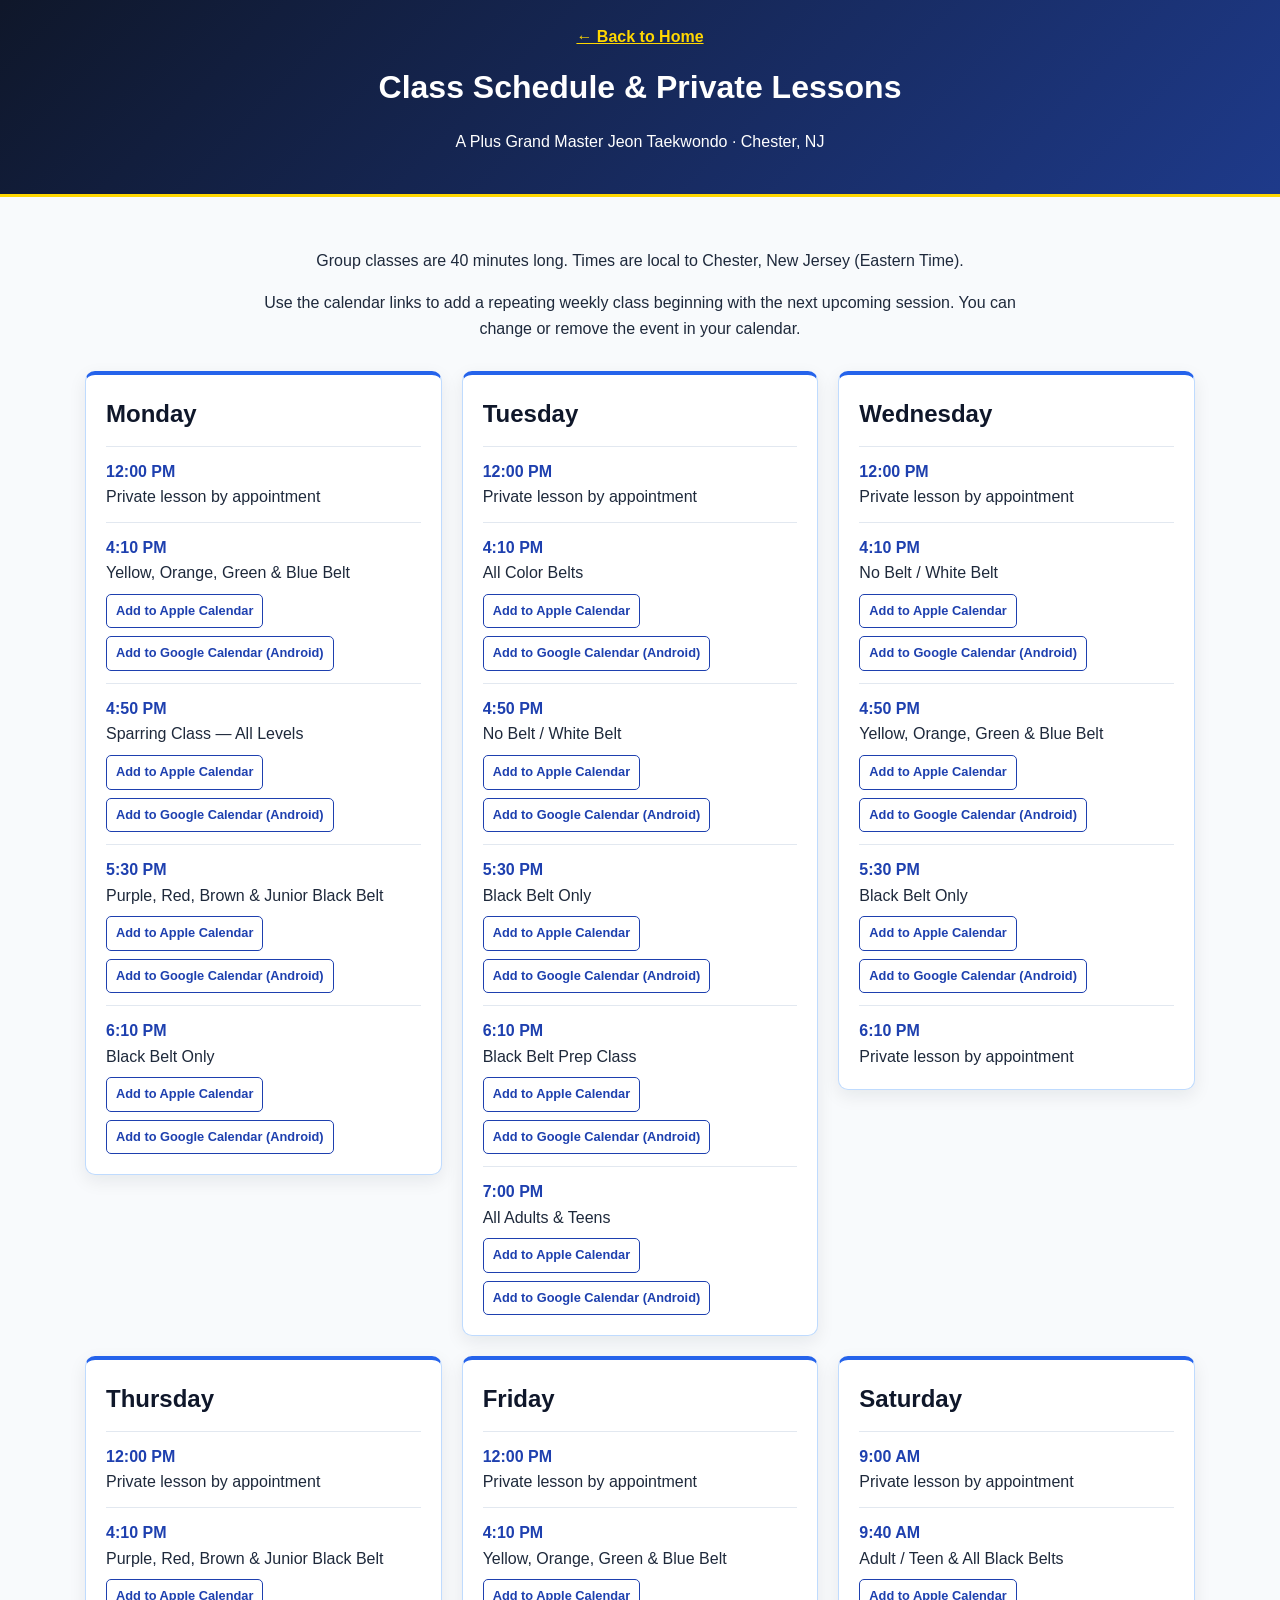
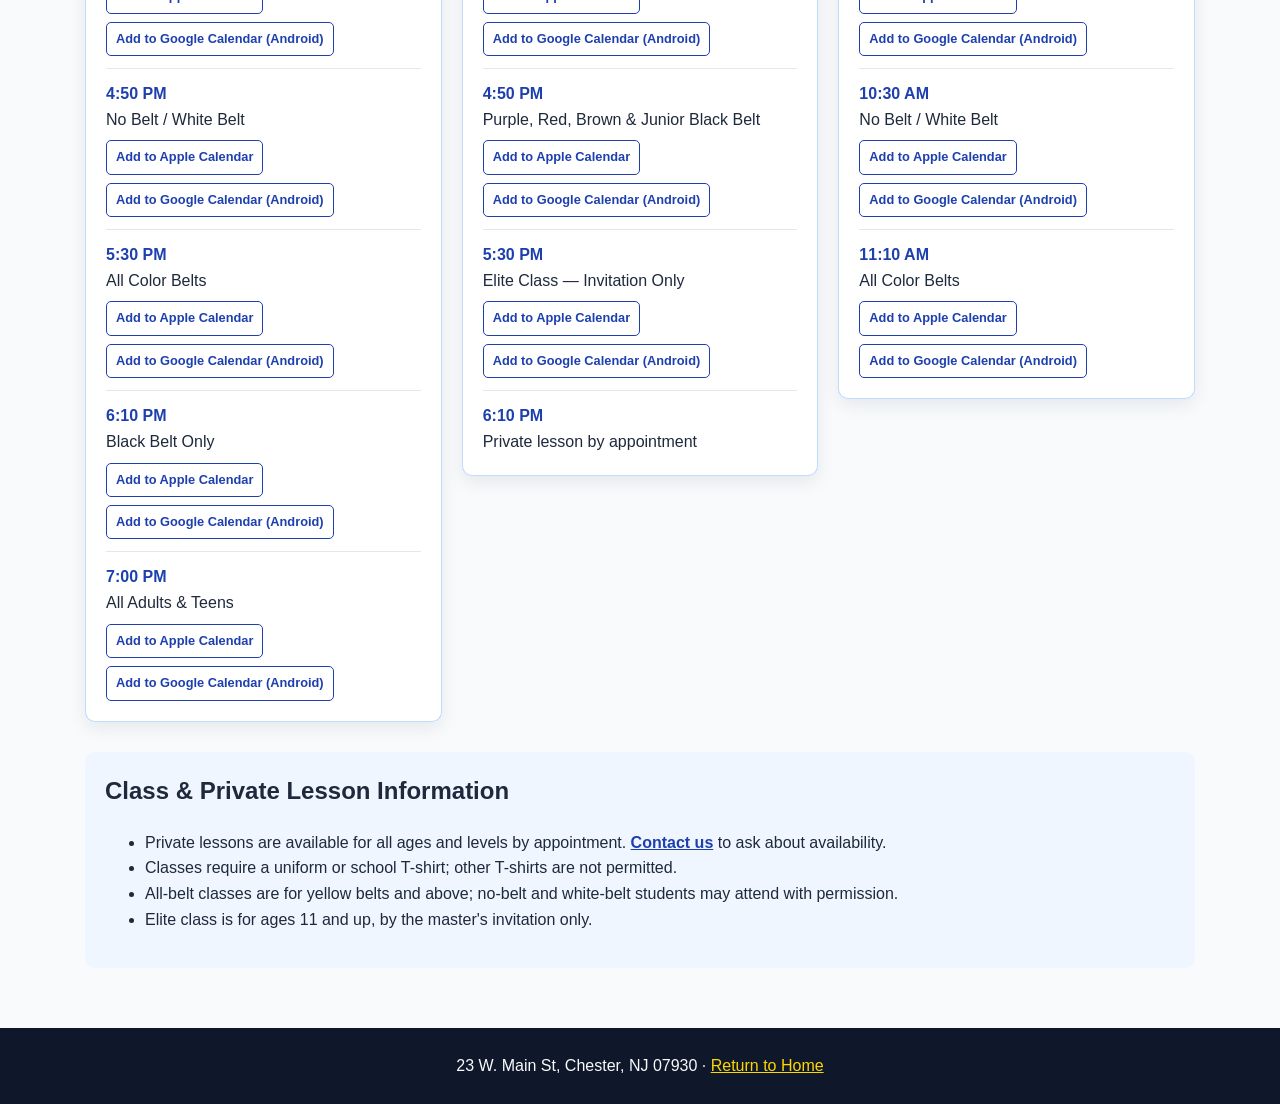
==== schedule.html @ f00ba907 "Add class schedule and calendar options Co-authored-by: Copilot <223556219+Copilot@users.noreply.git" ====
<!DOCTYPE html>
<html lang="en">
<head>
    <meta charset="UTF-8">
    <meta name="viewport" content="width=device-width, initial-scale=1.0">
    <title>Class Schedule | A Plus Grand Master Jeon Taekwondo</title>
    <style>
        * { box-sizing: border-box; }
        body { margin: 0; font-family: 'Segoe UI', Tahoma, Geneva, Verdana, sans-serif; line-height: 1.6; color: #1e293b; background: #f8fafc; }
        header { padding: 24px 20px; color: white; text-align: center; background: linear-gradient(135deg, #0f172a, #1e3a8a); border-bottom: 3px solid #ffd700; }
        header a { color: #ffd700; font-weight: 700; }
        h1 { margin: 12px 0 0; }
        main { max-width: 1150px; padding: 35px 20px 60px; margin: auto; }
        .intro { max-width: 800px; margin: 0 auto 30px; text-align: center; }
        .schedule-grid { display: grid; grid-template-columns: repeat(auto-fit, minmax(min(100%, 300px), 1fr)); gap: 20px; align-items: start; }
        .day { background: white; border: 1px solid #bfdbfe; border-top: 4px solid #2563eb; border-radius: 10px; padding: 20px; box-shadow: 0 6px 18px rgba(15, 23, 42, 0.08); }
        .day h2 { margin: 0 0 12px; color: #0f172a; }
        .day ul { list-style: none; margin: 0; padding: 0; }
        .day li { border-top: 1px solid #e2e8f0; padding: 12px 0; }
        .day li:last-child { padding-bottom: 0; }
        .time { display: block; font-weight: 700; color: #1e40af; }
        .calendar-actions { display: flex; flex-wrap: wrap; gap: 8px; margin-top: 8px; }
        .calendar-actions a { display: inline-block; padding: 6px 9px; border: 1px solid #1e40af; border-radius: 5px; color: #1e40af; background: white; font-size: 0.8rem; font-weight: 700; text-decoration: none; }
        .calendar-actions a:hover, .calendar-actions a:focus-visible { color: white; background: #1e40af; }
        .notes { margin-top: 30px; padding: 20px; background: #eff6ff; border-radius: 10px; }
        .notes h2 { margin-top: 0; }
        .notes a { color: #1e40af; font-weight: 700; }
        footer { padding: 25px 20px; text-align: center; color: #f8fafc; background: #0f172a; }
        footer a { color: #ffd700; }
    </style>
</head>
<body>
    <header>
        <a href="index.html">← Back to Home</a>
        <h1>Class Schedule &amp; Private Lessons</h1>
        <p>A Plus Grand Master Jeon Taekwondo · Chester, NJ</p>
    </header>
    <main>
        <div class="intro">
            <p>Group classes are 40 minutes long. Times are local to Chester, New Jersey (Eastern Time).</p>
            <p>Use the calendar links to add a repeating weekly class beginning with the next upcoming session. You can change or remove the event in your calendar.</p>
            <noscript><p>Enable JavaScript to use the calendar links.</p></noscript>
        </div>
        <div class="schedule-grid">
            <section class="day">
                <h2>Monday</h2>
                <ul>
                    <li><span class="time">12:00 PM</span>Private lesson by appointment</li>
                    <li data-day="1" data-time="16:10"><span class="time">4:10 PM</span><span class="class-name">Yellow, Orange, Green &amp; Blue Belt</span></li>
                    <li data-day="1" data-time="16:50"><span class="time">4:50 PM</span><span class="class-name">Sparring Class — All Levels</span></li>
                    <li data-day="1" data-time="17:30"><span class="time">5:30 PM</span><span class="class-name">Purple, Red, Brown &amp; Junior Black Belt</span></li>
                    <li data-day="1" data-time="18:10"><span class="time">6:10 PM</span><span class="class-name">Black Belt Only</span></li>
                </ul>
            </section>
            <section class="day">
                <h2>Tuesday</h2>
                <ul>
                    <li><span class="time">12:00 PM</span>Private lesson by appointment</li>
                    <li data-day="2" data-time="16:10"><span class="time">4:10 PM</span><span class="class-name">All Color Belts</span></li>
                    <li data-day="2" data-time="16:50"><span class="time">4:50 PM</span><span class="class-name">No Belt / White Belt</span></li>
                    <li data-day="2" data-time="17:30"><span class="time">5:30 PM</span><span class="class-name">Black Belt Only</span></li>
                    <li data-day="2" data-time="18:10"><span class="time">6:10 PM</span><span class="class-name">Black Belt Prep Class</span></li>
                    <li data-day="2" data-time="19:00"><span class="time">7:00 PM</span><span class="class-name">All Adults &amp; Teens</span></li>
                </ul>
            </section>
            <section class="day">
                <h2>Wednesday</h2>
                <ul>
                    <li><span class="time">12:00 PM</span>Private lesson by appointment</li>
                    <li data-day="3" data-time="16:10"><span class="time">4:10 PM</span><span class="class-name">No Belt / White Belt</span></li>
                    <li data-day="3" data-time="16:50"><span class="time">4:50 PM</span><span class="class-name">Yellow, Orange, Green &amp; Blue Belt</span></li>
                    <li data-day="3" data-time="17:30"><span class="time">5:30 PM</span><span class="class-name">Black Belt Only</span></li>
                    <li><span class="time">6:10 PM</span>Private lesson by appointment</li>
                </ul>
            </section>
            <section class="day">
                <h2>Thursday</h2>
                <ul>
                    <li><span class="time">12:00 PM</span>Private lesson by appointment</li>
                    <li data-day="4" data-time="16:10"><span class="time">4:10 PM</span><span class="class-name">Purple, Red, Brown &amp; Junior Black Belt</span></li>
                    <li data-day="4" data-time="16:50"><span class="time">4:50 PM</span><span class="class-name">No Belt / White Belt</span></li>
                    <li data-day="4" data-time="17:30"><span class="time">5:30 PM</span><span class="class-name">All Color Belts</span></li>
                    <li data-day="4" data-time="18:10"><span class="time">6:10 PM</span><span class="class-name">Black Belt Only</span></li>
                    <li data-day="4" data-time="19:00"><span class="time">7:00 PM</span><span class="class-name">All Adults &amp; Teens</span></li>
                </ul>
            </section>
            <section class="day">
                <h2>Friday</h2>
                <ul>
                    <li><span class="time">12:00 PM</span>Private lesson by appointment</li>
                    <li data-day="5" data-time="16:10"><span class="time">4:10 PM</span><span class="class-name">Yellow, Orange, Green &amp; Blue Belt</span></li>
                    <li data-day="5" data-time="16:50"><span class="time">4:50 PM</span><span class="class-name">Purple, Red, Brown &amp; Junior Black Belt</span></li>
                    <li data-day="5" data-time="17:30"><span class="time">5:30 PM</span><span class="class-name">Elite Class — Invitation Only</span></li>
                    <li><span class="time">6:10 PM</span>Private lesson by appointment</li>
                </ul>
            </section>
            <section class="day">
                <h2>Saturday</h2>
                <ul>
                    <li><span class="time">9:00 AM</span>Private lesson by appointment</li>
                    <li data-day="6" data-time="09:40"><span class="time">9:40 AM</span><span class="class-name">Adult / Teen &amp; All Black Belts</span></li>
                    <li data-day="6" data-time="10:30"><span class="time">10:30 AM</span><span class="class-name">No Belt / White Belt</span></li>
                    <li data-day="6" data-time="11:10"><span class="time">11:10 AM</span><span class="class-name">All Color Belts</span></li>
                </ul>
            </section>
        </div>
        <div class="notes">
            <h2>Class &amp; Private Lesson Information</h2>
            <ul>
                <li>Private lessons are available for all ages and levels by appointment. <a href="index.html#signup">Contact us</a> to ask about availability.</li>
                <li>Classes require a uniform or school T-shirt; other T-shirts are not permitted.</li>
                <li>All-belt classes are for yellow belts and above; no-belt and white-belt students may attend with permission.</li>
                <li>Elite class is for ages 11 and up, by the master's invitation only.</li>
            </ul>
        </div>
    </main>
    <footer>23 W. Main St, Chester, NJ 07930 · <a href="index.html">Return to Home</a></footer>
    <script>
        const timeZone = 'America/New_York';
        const localParts = new Intl.DateTimeFormat('en-US', {
            timeZone, year: 'numeric', month: '2-digit', day: '2-digit',
            hour: '2-digit', minute: '2-digit', hourCycle: 'h23'
        });

        function nextClass(day, time) {
            const parts = Object.fromEntries(localParts.formatToParts(new Date()).map(part => [part.type, part.value]));
            const date = new Date(Date.UTC(Number(parts.year), Number(parts.month) - 1, Number(parts.day)));
            let daysAway = (day - date.getUTCDay() + 7) % 7;
            if (daysAway === 0 && `${parts.hour}:${parts.minute}` >= time) daysAway = 7;
            date.setUTCDate(date.getUTCDate() + daysAway);
            const dateText = date.toISOString().slice(0, 10).replaceAll('-', '');
            const [hour, minute] = time.split(':').map(Number);
            const start = `${dateText}T${String(hour).padStart(2, '0')}${String(minute).padStart(2, '0')}00`;
            const endDate = new Date(Date.UTC(date.getUTCFullYear(), date.getUTCMonth(), date.getUTCDate(), hour, minute + 40));
            const end = endDate.toISOString().replaceAll('-', '').replaceAll(':', '').slice(0, 15);
            return { start, end };
        }

        function escapeCalendarText(value) {
            return value.replaceAll('\\', '\\\\').replaceAll('\n', '\\n').replaceAll(';', '\\;').replaceAll(',', '\\,');
        }

        document.querySelectorAll('.day li[data-day][data-time]').forEach(item => {
            const title = `Taekwondo: ${item.querySelector('.class-name').textContent}`;
            const day = Number(item.dataset.day);
            const time = item.dataset.time;
            const actions = document.createElement('div');
            actions.className = 'calendar-actions';

            const apple = document.createElement('a');
            apple.href = '#';
            apple.textContent = 'Add to Apple Calendar';
            apple.setAttribute('aria-label', `Add ${title} to Apple Calendar`);
            apple.addEventListener('click', event => {
                event.preventDefault();
                const { start, end } = nextClass(day, time);
                const stamp = new Date().toISOString().replaceAll('-', '').replaceAll(':', '').replace(/\.\d{3}Z$/, 'Z');
                const ics = [
                    'BEGIN:VCALENDAR', 'VERSION:2.0', 'PRODID:-//A Plus Grand Master Jeon Taekwondo//Class Schedule//EN',
                    'CALSCALE:GREGORIAN', 'BEGIN:VTIMEZONE', `TZID:${timeZone}`,
                    'BEGIN:DAYLIGHT', 'DTSTART:20070311T020000', 'RRULE:FREQ=YEARLY;BYMONTH=3;BYDAY=2SU',
                    'TZOFFSETFROM:-0500', 'TZOFFSETTO:-0400', 'TZNAME:EDT', 'END:DAYLIGHT',
                    'BEGIN:STANDARD', 'DTSTART:20071104T020000', 'RRULE:FREQ=YEARLY;BYMONTH=11;BYDAY=1SU',
                    'TZOFFSETFROM:-0400', 'TZOFFSETTO:-0500', 'TZNAME:EST', 'END:STANDARD', 'END:VTIMEZONE',
                    'BEGIN:VEVENT', `UID:${Date.now()}-${day}-${time.replace(':', '')}@masterjeontkd`,
                    `DTSTAMP:${stamp}`, `DTSTART;TZID=${timeZone}:${start}`, `DTEND;TZID=${timeZone}:${end}`,
                    'RRULE:FREQ=WEEKLY', `SUMMARY:${escapeCalendarText(title)}`,
                    'LOCATION:23 W. Main St\\, Chester\\, NJ 07930', 'END:VEVENT', 'END:VCALENDAR', ''
                ].join('\r\n');
                const url = URL.createObjectURL(new Blob([ics], { type: 'text/calendar;charset=utf-8' }));
                const download = document.createElement('a');
                download.href = url;
                download.download = 'taekwondo-class.ics';
                document.body.append(download);
                download.click();
                download.remove();
                setTimeout(() => URL.revokeObjectURL(url), 1000);
            });

            const google = document.createElement('a');
            google.href = 'https://calendar.google.com/calendar/render';
            google.target = '_blank';
            google.rel = 'noopener noreferrer';
            google.textContent = 'Add to Google Calendar (Android)';
            google.setAttribute('aria-label', `Add ${title} to Google Calendar`);
            google.addEventListener('click', () => {
                const { start, end } = nextClass(day, time);
                const params = new URLSearchParams({
                    action: 'TEMPLATE', text: title, dates: `${start}/${end}`,
                    ctz: timeZone, recur: 'RRULE:FREQ=WEEKLY',
                    location: '23 W. Main St, Chester, NJ 07930'
                });
                google.href = `https://calendar.google.com/calendar/render?${params}`;
            });
            actions.append(apple, google);
            item.append(actions);
        });
    </script>
</body>
</html>
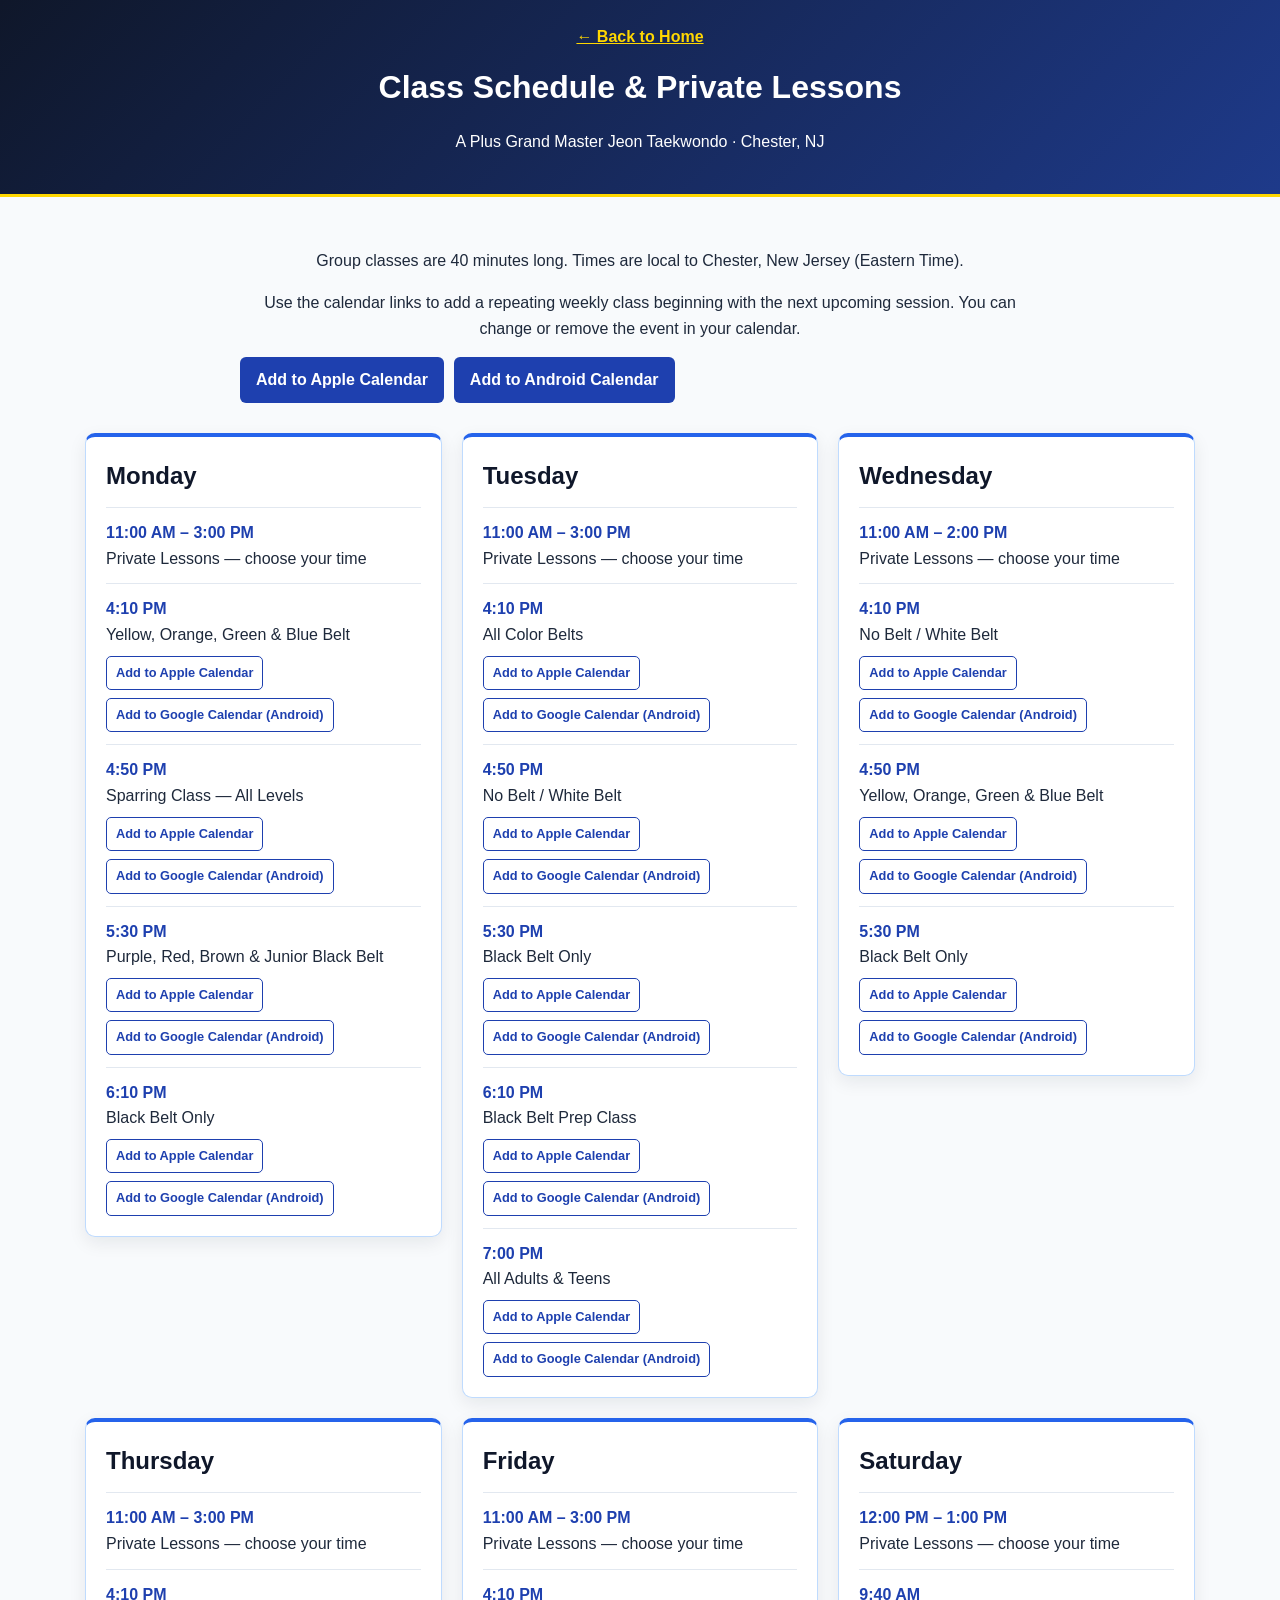
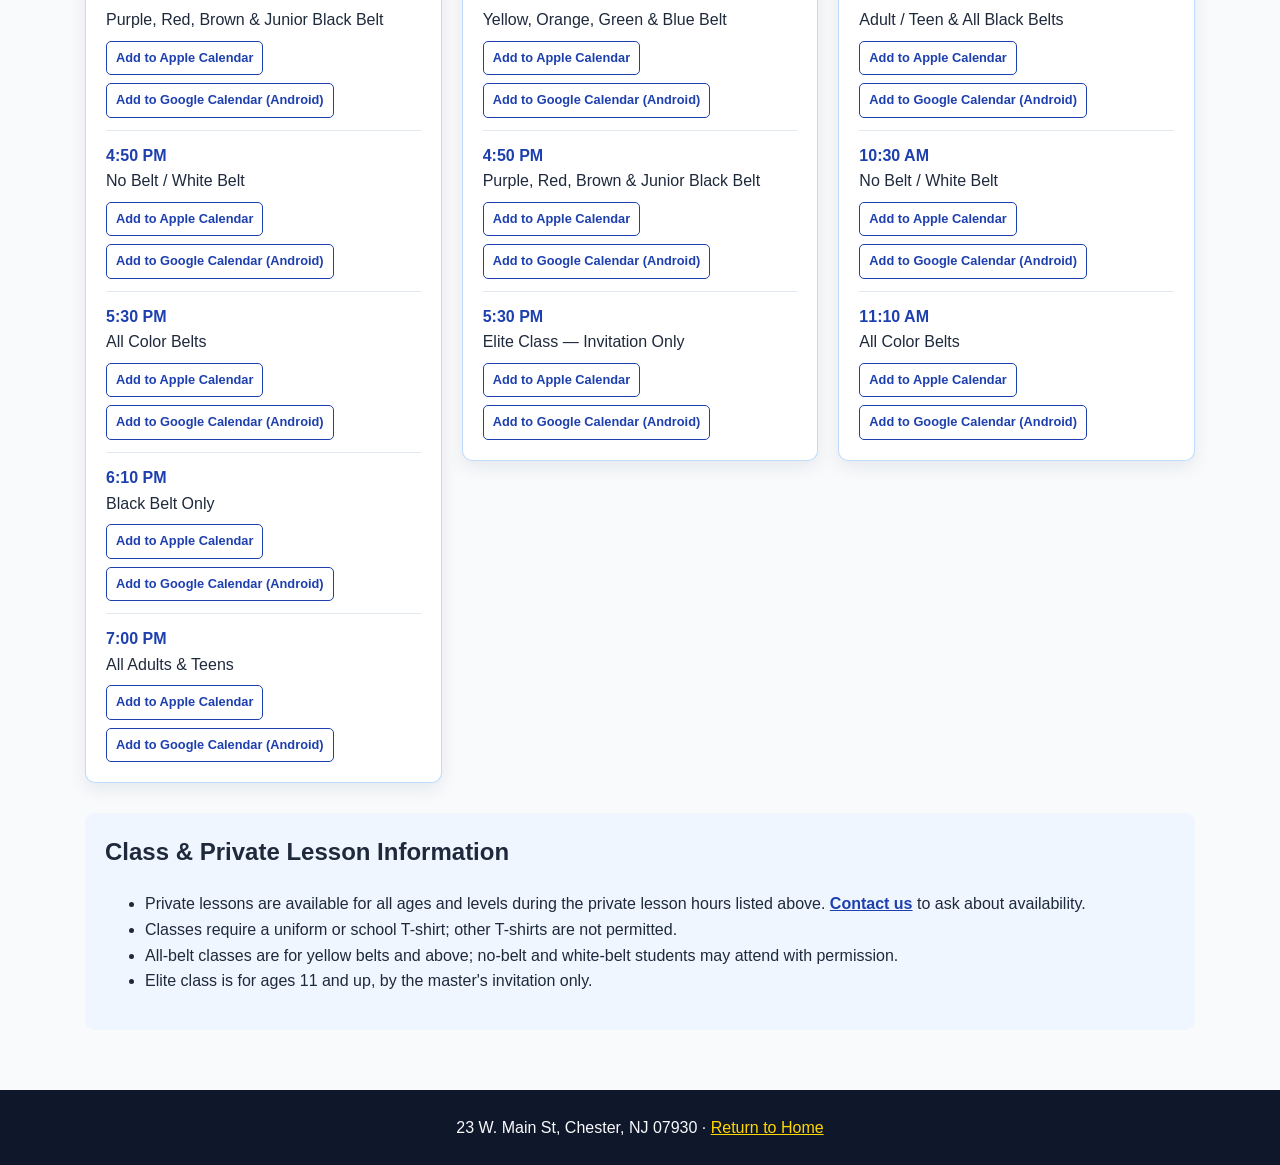
==== commit 6538632c: "Update private lesson hours and add full-schedule calendar buttons Co-authored-by: Copilot <22355621" ====
--- a/schedule.html
+++ b/schedule.html
@@ -19,6 +19,9 @@
         .day li { border-top: 1px solid #e2e8f0; padding: 12px 0; }
         .day li:last-child { padding-bottom: 0; }
         .time { display: block; font-weight: 700; color: #1e40af; }
+        .calendar-all { display: flex; flex-wrap: wrap; gap: 10px; margin-top: 12px; }
+        .calendar-all a { display: inline-block; padding: 10px 16px; border-radius: 6px; color: white; background: #1e40af; font-weight: 700; text-decoration: none; }
+        .calendar-all a:hover, .calendar-all a:focus-visible { background: #d50000; }
         .calendar-actions { display: flex; flex-wrap: wrap; gap: 8px; margin-top: 8px; }
         .calendar-actions a { display: inline-block; padding: 6px 9px; border: 1px solid #1e40af; border-radius: 5px; color: #1e40af; background: white; font-size: 0.8rem; font-weight: 700; text-decoration: none; }
         .calendar-actions a:hover, .calendar-actions a:focus-visible { color: white; background: #1e40af; }
@@ -39,13 +42,14 @@
         <div class="intro">
             <p>Group classes are 40 minutes long. Times are local to Chester, New Jersey (Eastern Time).</p>
             <p>Use the calendar links to add a repeating weekly class beginning with the next upcoming session. You can change or remove the event in your calendar.</p>
+            <div class="calendar-all"><a href="#" id="all-apple">Add to Apple Calendar</a><a href="#" id="all-android">Add to Android Calendar</a></div>
             <noscript><p>Enable JavaScript to use the calendar links.</p></noscript>
         </div>
         <div class="schedule-grid">
             <section class="day">
                 <h2>Monday</h2>
                 <ul>
-                    <li><span class="time">12:00 PM</span>Private lesson by appointment</li>
+                    <li class="private" data-private="1|11:00|15:00"><span class="time">11:00 AM – 3:00 PM</span><span class="class-name">Private Lessons — choose your time</span></li>
                     <li data-day="1" data-time="16:10"><span class="time">4:10 PM</span><span class="class-name">Yellow, Orange, Green &amp; Blue Belt</span></li>
                     <li data-day="1" data-time="16:50"><span class="time">4:50 PM</span><span class="class-name">Sparring Class — All Levels</span></li>
                     <li data-day="1" data-time="17:30"><span class="time">5:30 PM</span><span class="class-name">Purple, Red, Brown &amp; Junior Black Belt</span></li>
@@ -55,7 +59,7 @@
             <section class="day">
                 <h2>Tuesday</h2>
                 <ul>
-                    <li><span class="time">12:00 PM</span>Private lesson by appointment</li>
+                    <li class="private" data-private="2|11:00|15:00"><span class="time">11:00 AM – 3:00 PM</span><span class="class-name">Private Lessons — choose your time</span></li>
                     <li data-day="2" data-time="16:10"><span class="time">4:10 PM</span><span class="class-name">All Color Belts</span></li>
                     <li data-day="2" data-time="16:50"><span class="time">4:50 PM</span><span class="class-name">No Belt / White Belt</span></li>
                     <li data-day="2" data-time="17:30"><span class="time">5:30 PM</span><span class="class-name">Black Belt Only</span></li>
@@ -66,17 +70,16 @@
             <section class="day">
                 <h2>Wednesday</h2>
                 <ul>
-                    <li><span class="time">12:00 PM</span>Private lesson by appointment</li>
+                    <li class="private" data-private="3|11:00|14:00"><span class="time">11:00 AM – 2:00 PM</span><span class="class-name">Private Lessons — choose your time</span></li>
                     <li data-day="3" data-time="16:10"><span class="time">4:10 PM</span><span class="class-name">No Belt / White Belt</span></li>
                     <li data-day="3" data-time="16:50"><span class="time">4:50 PM</span><span class="class-name">Yellow, Orange, Green &amp; Blue Belt</span></li>
                     <li data-day="3" data-time="17:30"><span class="time">5:30 PM</span><span class="class-name">Black Belt Only</span></li>
-                    <li><span class="time">6:10 PM</span>Private lesson by appointment</li>
                 </ul>
             </section>
             <section class="day">
                 <h2>Thursday</h2>
                 <ul>
-                    <li><span class="time">12:00 PM</span>Private lesson by appointment</li>
+                    <li class="private" data-private="4|11:00|15:00"><span class="time">11:00 AM – 3:00 PM</span><span class="class-name">Private Lessons — choose your time</span></li>
                     <li data-day="4" data-time="16:10"><span class="time">4:10 PM</span><span class="class-name">Purple, Red, Brown &amp; Junior Black Belt</span></li>
                     <li data-day="4" data-time="16:50"><span class="time">4:50 PM</span><span class="class-name">No Belt / White Belt</span></li>
                     <li data-day="4" data-time="17:30"><span class="time">5:30 PM</span><span class="class-name">All Color Belts</span></li>
@@ -87,17 +90,16 @@
             <section class="day">
                 <h2>Friday</h2>
                 <ul>
-                    <li><span class="time">12:00 PM</span>Private lesson by appointment</li>
+                    <li class="private" data-private="5|11:00|15:00"><span class="time">11:00 AM – 3:00 PM</span><span class="class-name">Private Lessons — choose your time</span></li>
                     <li data-day="5" data-time="16:10"><span class="time">4:10 PM</span><span class="class-name">Yellow, Orange, Green &amp; Blue Belt</span></li>
                     <li data-day="5" data-time="16:50"><span class="time">4:50 PM</span><span class="class-name">Purple, Red, Brown &amp; Junior Black Belt</span></li>
                     <li data-day="5" data-time="17:30"><span class="time">5:30 PM</span><span class="class-name">Elite Class — Invitation Only</span></li>
-                    <li><span class="time">6:10 PM</span>Private lesson by appointment</li>
                 </ul>
             </section>
             <section class="day">
                 <h2>Saturday</h2>
                 <ul>
-                    <li><span class="time">9:00 AM</span>Private lesson by appointment</li>
+                    <li class="private" data-private="6|12:00|13:00"><span class="time">12:00 PM – 1:00 PM</span><span class="class-name">Private Lessons — choose your time</span></li>
                     <li data-day="6" data-time="09:40"><span class="time">9:40 AM</span><span class="class-name">Adult / Teen &amp; All Black Belts</span></li>
                     <li data-day="6" data-time="10:30"><span class="time">10:30 AM</span><span class="class-name">No Belt / White Belt</span></li>
                     <li data-day="6" data-time="11:10"><span class="time">11:10 AM</span><span class="class-name">All Color Belts</span></li>
@@ -107,7 +109,7 @@
         <div class="notes">
             <h2>Class &amp; Private Lesson Information</h2>
             <ul>
-                <li>Private lessons are available for all ages and levels by appointment. <a href="index.html#signup">Contact us</a> to ask about availability.</li>
+                <li>Private lessons are available for all ages and levels during the private lesson hours listed above. <a href="index.html#signup">Contact us</a> to ask about availability.</li>
                 <li>Classes require a uniform or school T-shirt; other T-shirts are not permitted.</li>
                 <li>All-belt classes are for yellow belts and above; no-belt and white-belt students may attend with permission.</li>
                 <li>Elite class is for ages 11 and up, by the master's invitation only.</li>
@@ -195,6 +197,49 @@
             actions.append(apple, google);
             item.append(actions);
         });
+
+        function addMinutes(time, mins) {
+            const [h, m] = time.split(':').map(Number);
+            const total = h * 60 + m + mins;
+            return `${String(Math.floor(total / 60)).padStart(2, '0')}:${String(total % 60).padStart(2, '0')}`;
+        }
+
+        function downloadFullSchedule(event) {
+            event.preventDefault();
+            const events = [];
+            document.querySelectorAll('.day li[data-day][data-time]').forEach(item => {
+                events.push({ title: `Taekwondo: ${item.querySelector('.class-name').textContent}`, day: Number(item.dataset.day), from: item.dataset.time, to: addMinutes(item.dataset.time, 40) });
+            });
+            document.querySelectorAll('.day li[data-private]').forEach(item => {
+                const [day, from, to] = item.dataset.private.split('|');
+                events.push({ title: 'Taekwondo: Private Lessons (choose your time)', day: Number(day), from, to });
+            });
+            const stamp = new Date().toISOString().replaceAll('-', '').replaceAll(':', '').replace(/\.\d{3}Z$/, 'Z');
+            const lines = ['BEGIN:VCALENDAR', 'VERSION:2.0', 'PRODID:-//A Plus Grand Master Jeon Taekwondo//Class Schedule//EN',
+                'CALSCALE:GREGORIAN', 'BEGIN:VTIMEZONE', `TZID:${timeZone}`,
+                'BEGIN:DAYLIGHT', 'DTSTART:20070311T020000', 'RRULE:FREQ=YEARLY;BYMONTH=3;BYDAY=2SU',
+                'TZOFFSETFROM:-0500', 'TZOFFSETTO:-0400', 'TZNAME:EDT', 'END:DAYLIGHT',
+                'BEGIN:STANDARD', 'DTSTART:20071104T020000', 'RRULE:FREQ=YEARLY;BYMONTH=11;BYDAY=1SU',
+                'TZOFFSETFROM:-0400', 'TZOFFSETTO:-0500', 'TZNAME:EST', 'END:STANDARD', 'END:VTIMEZONE'];
+            events.forEach((ev, i) => {
+                const { start } = nextClass(ev.day, ev.from);
+                const end = `${start.slice(0, 9)}${ev.to.replace(':', '')}00`;
+                lines.push('BEGIN:VEVENT', `UID:${Date.now()}-${i}@masterjeontkd`, `DTSTAMP:${stamp}`,
+                    `DTSTART;TZID=${timeZone}:${start}`, `DTEND;TZID=${timeZone}:${end}`, 'RRULE:FREQ=WEEKLY',
+                    `SUMMARY:${escapeCalendarText(ev.title)}`, 'LOCATION:23 W. Main St\\, Chester\\, NJ 07930', 'END:VEVENT');
+            });
+            lines.push('END:VCALENDAR', '');
+            const url = URL.createObjectURL(new Blob([lines.join('\r\n')], { type: 'text/calendar;charset=utf-8' }));
+            const download = document.createElement('a');
+            download.href = url;
+            download.download = 'taekwondo-schedule.ics';
+            document.body.append(download);
+            download.click();
+            download.remove();
+            setTimeout(() => URL.revokeObjectURL(url), 1000);
+        }
+        document.getElementById('all-apple').addEventListener('click', downloadFullSchedule);
+        document.getElementById('all-android').addEventListener('click', downloadFullSchedule);
     </script>
 </body>
 </html>
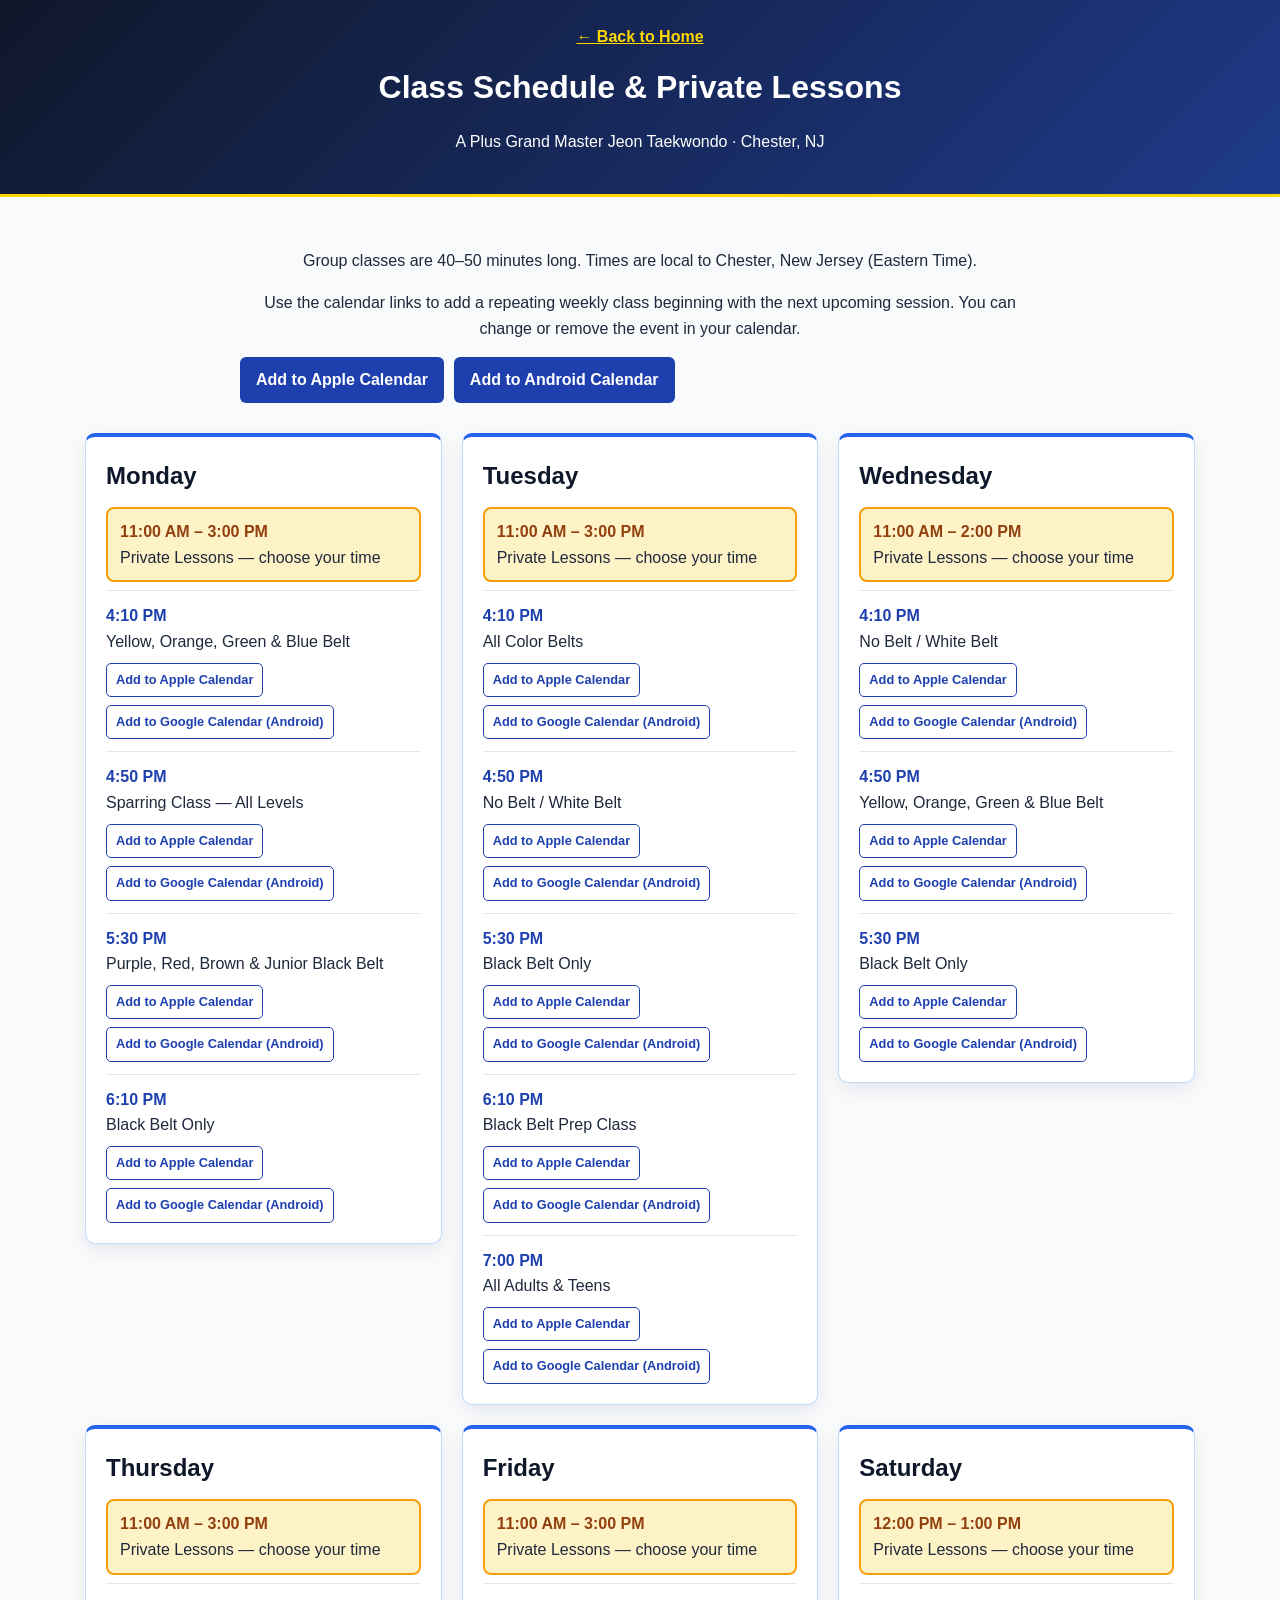
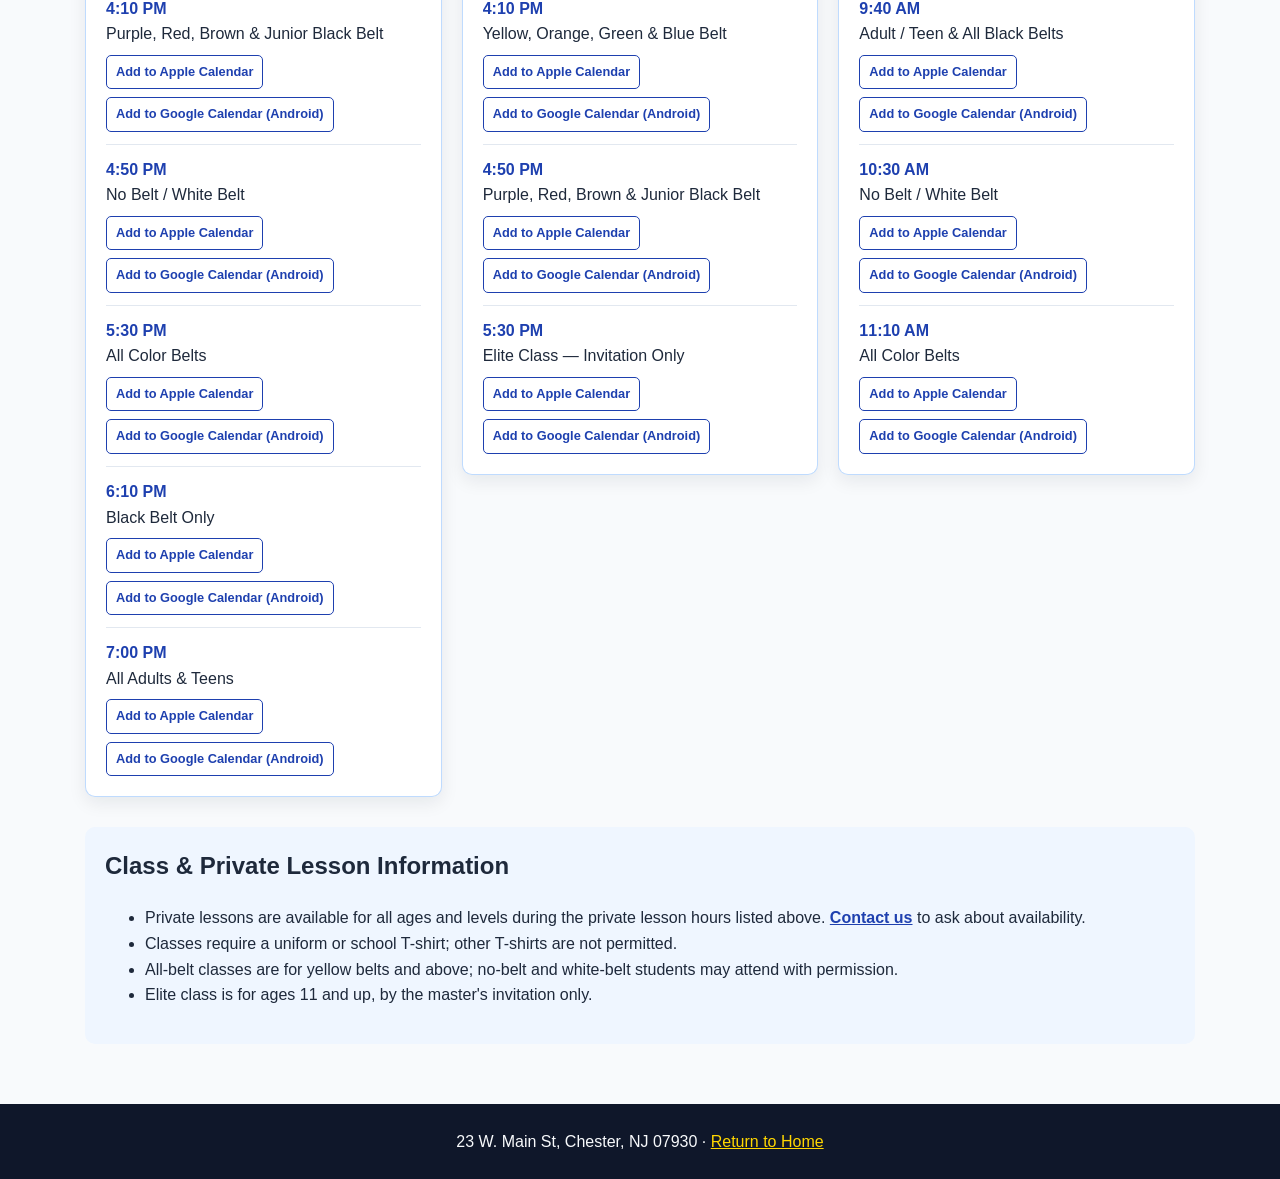
==== commit 981563e2: "Update class length text and highlight private lesson hours Co-authored-by: Copilot <223556219+Copil" ====
--- a/schedule.html
+++ b/schedule.html
@@ -18,6 +18,8 @@
         .day ul { list-style: none; margin: 0; padding: 0; }
         .day li { border-top: 1px solid #e2e8f0; padding: 12px 0; }
         .day li:last-child { padding-bottom: 0; }
+        .day li.private { background: #fef3c7; border: 2px solid #f59e0b; border-radius: 8px; padding: 10px 12px; margin: 8px 0; }
+        .day li.private .time { color: #92400e; }
         .time { display: block; font-weight: 700; color: #1e40af; }
         .calendar-all { display: flex; flex-wrap: wrap; gap: 10px; margin-top: 12px; }
         .calendar-all a { display: inline-block; padding: 10px 16px; border-radius: 6px; color: white; background: #1e40af; font-weight: 700; text-decoration: none; }
@@ -40,7 +42,7 @@
     </header>
     <main>
         <div class="intro">
-            <p>Group classes are 40 minutes long. Times are local to Chester, New Jersey (Eastern Time).</p>
+            <p>Group classes are 40–50 minutes long. Times are local to Chester, New Jersey (Eastern Time).</p>
             <p>Use the calendar links to add a repeating weekly class beginning with the next upcoming session. You can change or remove the event in your calendar.</p>
             <div class="calendar-all"><a href="#" id="all-apple">Add to Apple Calendar</a><a href="#" id="all-android">Add to Android Calendar</a></div>
             <noscript><p>Enable JavaScript to use the calendar links.</p></noscript>
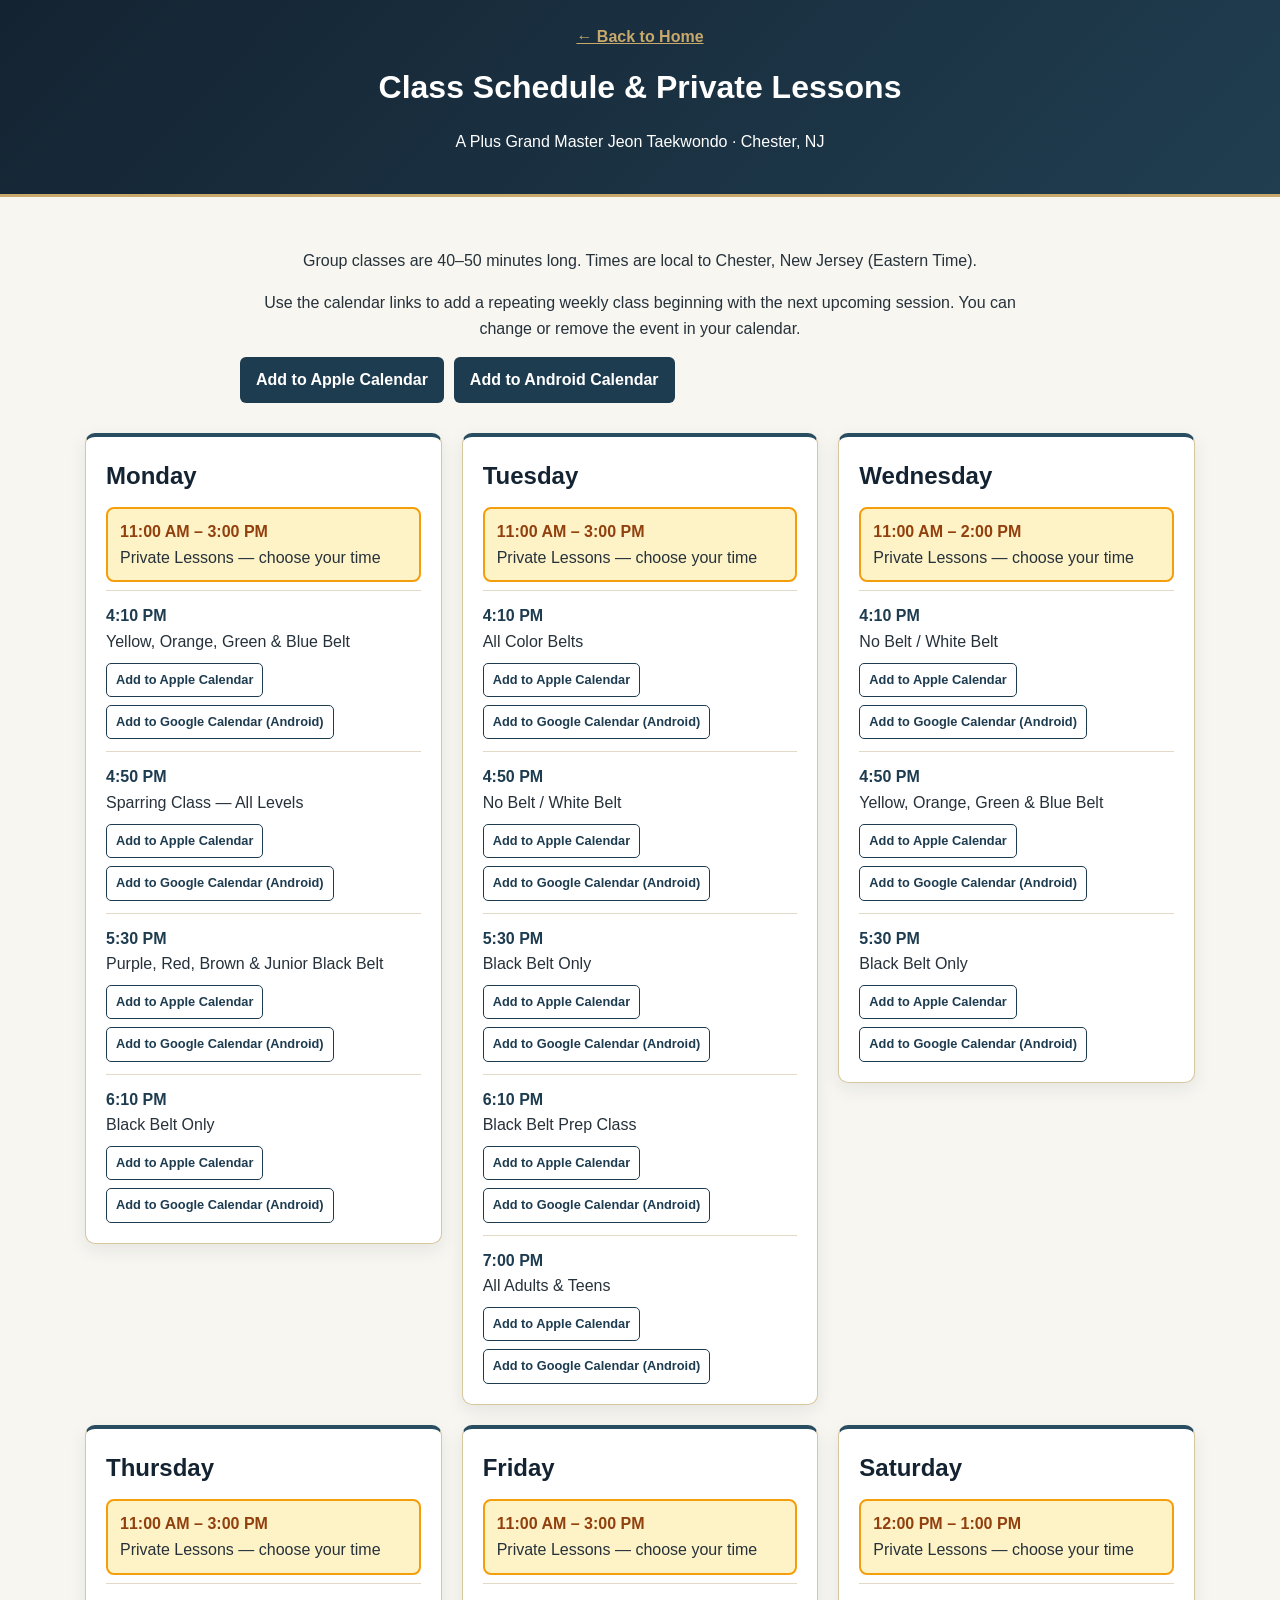
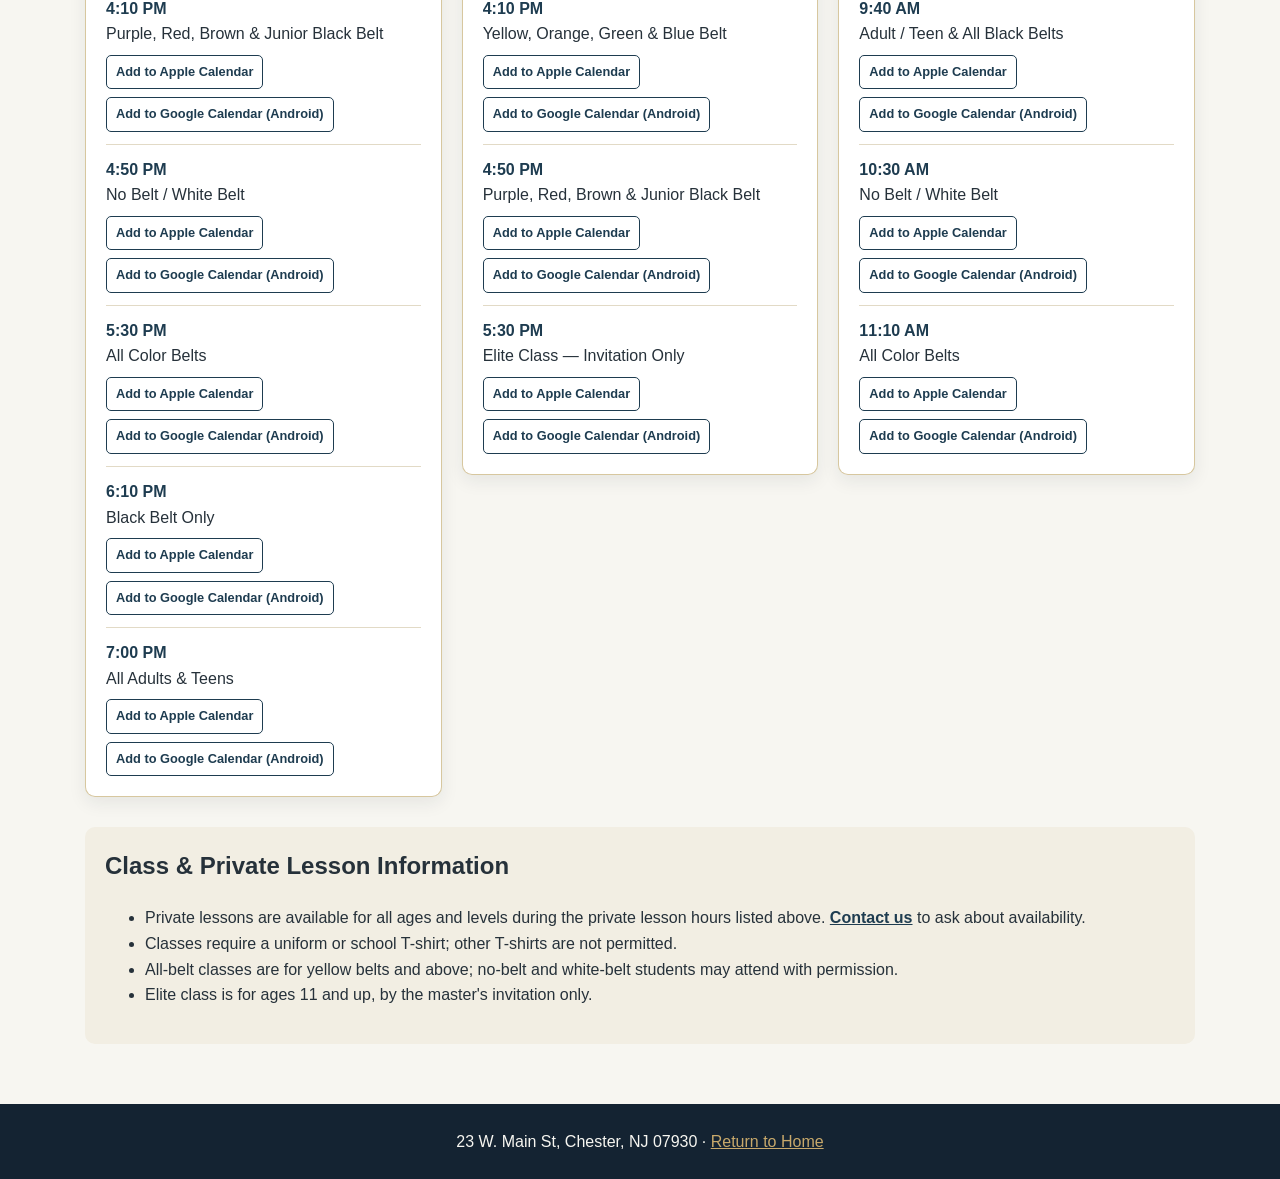
==== commit 6f8f2039: "Centralize the site color palette Co-authored-by: Copilot <223556219+Copilot@users.noreply.github.co" ====
--- a/schedule.html
+++ b/schedule.html
@@ -6,33 +6,34 @@
     <title>Class Schedule | A Plus Grand Master Jeon Taekwondo</title>
     <style>
         * { box-sizing: border-box; }
-        body { margin: 0; font-family: 'Segoe UI', Tahoma, Geneva, Verdana, sans-serif; line-height: 1.6; color: #1e293b; background: #f8fafc; }
-        header { padding: 24px 20px; color: white; text-align: center; background: linear-gradient(135deg, #0f172a, #1e3a8a); border-bottom: 3px solid #ffd700; }
-        header a { color: #ffd700; font-weight: 700; }
+        body { margin: 0; font-family: 'Segoe UI', Tahoma, Geneva, Verdana, sans-serif; line-height: 1.6; color: var(--text); background: var(--page-bg); }
+        header { padding: 24px 20px; color: white; text-align: center; background: linear-gradient(135deg, var(--navy), var(--navy-mid)); border-bottom: 3px solid var(--gold); }
+        header a { color: var(--gold); font-weight: 700; }
         h1 { margin: 12px 0 0; }
         main { max-width: 1150px; padding: 35px 20px 60px; margin: auto; }
         .intro { max-width: 800px; margin: 0 auto 30px; text-align: center; }
         .schedule-grid { display: grid; grid-template-columns: repeat(auto-fit, minmax(min(100%, 300px), 1fr)); gap: 20px; align-items: start; }
-        .day { background: white; border: 1px solid #bfdbfe; border-top: 4px solid #2563eb; border-radius: 10px; padding: 20px; box-shadow: 0 6px 18px rgba(15, 23, 42, 0.08); }
-        .day h2 { margin: 0 0 12px; color: #0f172a; }
+        .day { background: white; border: 1px solid var(--border-accent); border-top: 4px solid var(--secondary); border-radius: 10px; padding: 20px; box-shadow: 0 6px 18px rgba(var(--navy-rgb), 0.08); }
+        .day h2 { margin: 0 0 12px; color: var(--navy); }
         .day ul { list-style: none; margin: 0; padding: 0; }
-        .day li { border-top: 1px solid #e2e8f0; padding: 12px 0; }
+        .day li { border-top: 1px solid var(--border); padding: 12px 0; }
         .day li:last-child { padding-bottom: 0; }
         .day li.private { background: #fef3c7; border: 2px solid #f59e0b; border-radius: 8px; padding: 10px 12px; margin: 8px 0; }
         .day li.private .time { color: #92400e; }
-        .time { display: block; font-weight: 700; color: #1e40af; }
+        .time { display: block; font-weight: 700; color: var(--royal-blue); }
         .calendar-all { display: flex; flex-wrap: wrap; gap: 10px; margin-top: 12px; }
-        .calendar-all a { display: inline-block; padding: 10px 16px; border-radius: 6px; color: white; background: #1e40af; font-weight: 700; text-decoration: none; }
-        .calendar-all a:hover, .calendar-all a:focus-visible { background: #d50000; }
+        .calendar-all a { display: inline-block; padding: 10px 16px; border-radius: 6px; color: white; background: var(--royal-blue); font-weight: 700; text-decoration: none; }
+        .calendar-all a:hover, .calendar-all a:focus-visible { background: var(--primary); }
         .calendar-actions { display: flex; flex-wrap: wrap; gap: 8px; margin-top: 8px; }
-        .calendar-actions a { display: inline-block; padding: 6px 9px; border: 1px solid #1e40af; border-radius: 5px; color: #1e40af; background: white; font-size: 0.8rem; font-weight: 700; text-decoration: none; }
-        .calendar-actions a:hover, .calendar-actions a:focus-visible { color: white; background: #1e40af; }
-        .notes { margin-top: 30px; padding: 20px; background: #eff6ff; border-radius: 10px; }
+        .calendar-actions a { display: inline-block; padding: 6px 9px; border: 1px solid var(--royal-blue); border-radius: 5px; color: var(--royal-blue); background: white; font-size: 0.8rem; font-weight: 700; text-decoration: none; }
+        .calendar-actions a:hover, .calendar-actions a:focus-visible { color: white; background: var(--royal-blue); }
+        .notes { margin-top: 30px; padding: 20px; background: var(--light-accent); border-radius: 10px; }
         .notes h2 { margin-top: 0; }
-        .notes a { color: #1e40af; font-weight: 700; }
-        footer { padding: 25px 20px; text-align: center; color: #f8fafc; background: #0f172a; }
-        footer a { color: #ffd700; }
+        .notes a { color: var(--royal-blue); font-weight: 700; }
+        footer { padding: 25px 20px; text-align: center; color: var(--light); background: var(--navy); }
+        footer a { color: var(--gold); }
     </style>
+    <link rel="stylesheet" href="theme.css">
 </head>
 <body>
     <header>
--- a/theme.css
+++ b/theme.css
@@ -0,0 +1,28 @@
+:root {
+    --primary: #ad2937;
+    --primary-dark: #861e2a;
+    --primary-rgb: 173, 41, 55;
+    --secondary: #294d60;
+    --secondary-rgb: 41, 77, 96;
+    --royal-blue: #1e3c50;
+    --royal-blue-rgb: 30, 60, 80;
+    --gold: #c8a96b;
+    --gold-rgb: 200, 169, 107;
+    --gold-light: #e9d8a6;
+    --gold-dark: #a98548;
+    --navy: #142332;
+    --navy-rgb: 20, 35, 50;
+    --navy-mid: #203e50;
+    --navy-mid-rgb: 32, 62, 80;
+    --navy-deep: #172d3a;
+    --navy-shine: linear-gradient(135deg, #142332 0%, #203e50 55%, #172d3a 100%);
+    --card-shine: linear-gradient(145deg, #ffffff 0%, #f7f6f1 100%);
+    --dark: #142332;
+    --light: #f7f6f1;
+    --page-bg: #f7f6f1;
+    --light-accent: #f2eee3;
+    --text: #26313a;
+    --muted: #53616a;
+    --border: #e2dac6;
+    --border-accent: #d7c79f;
+}
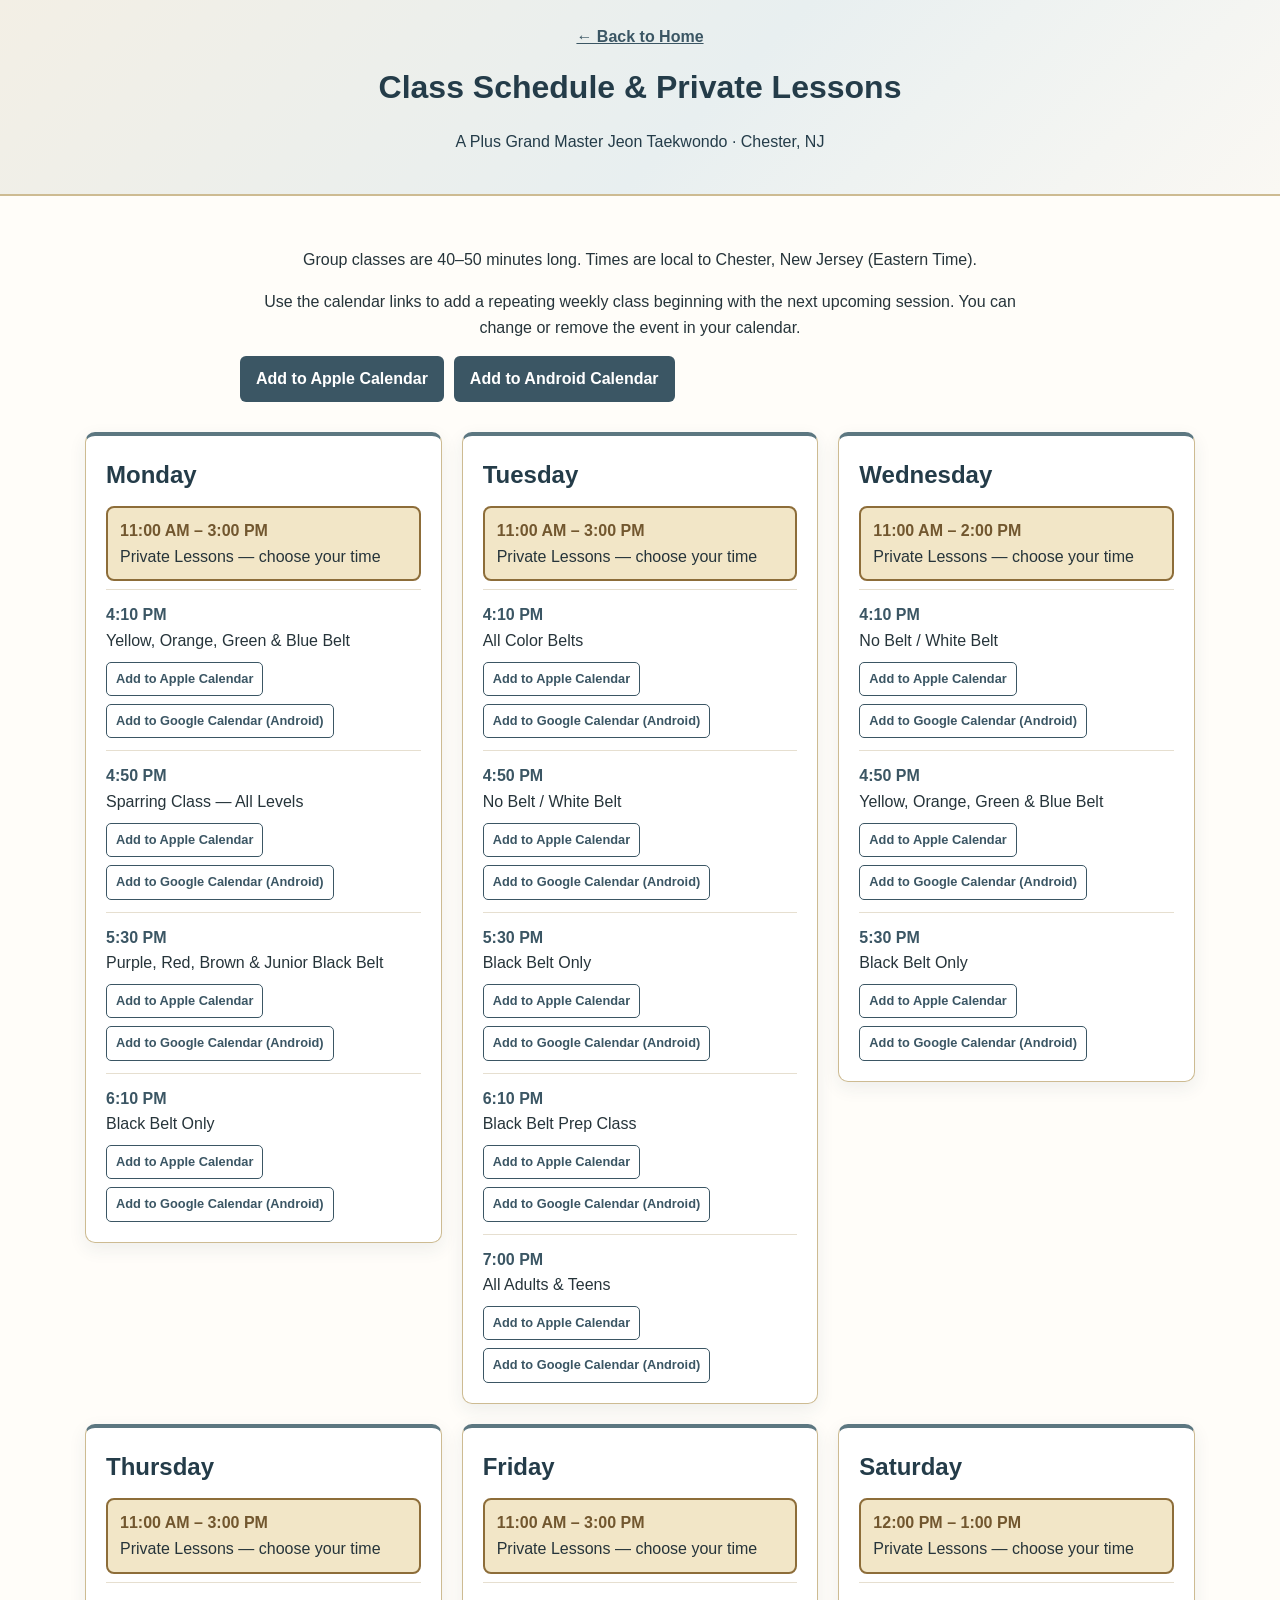
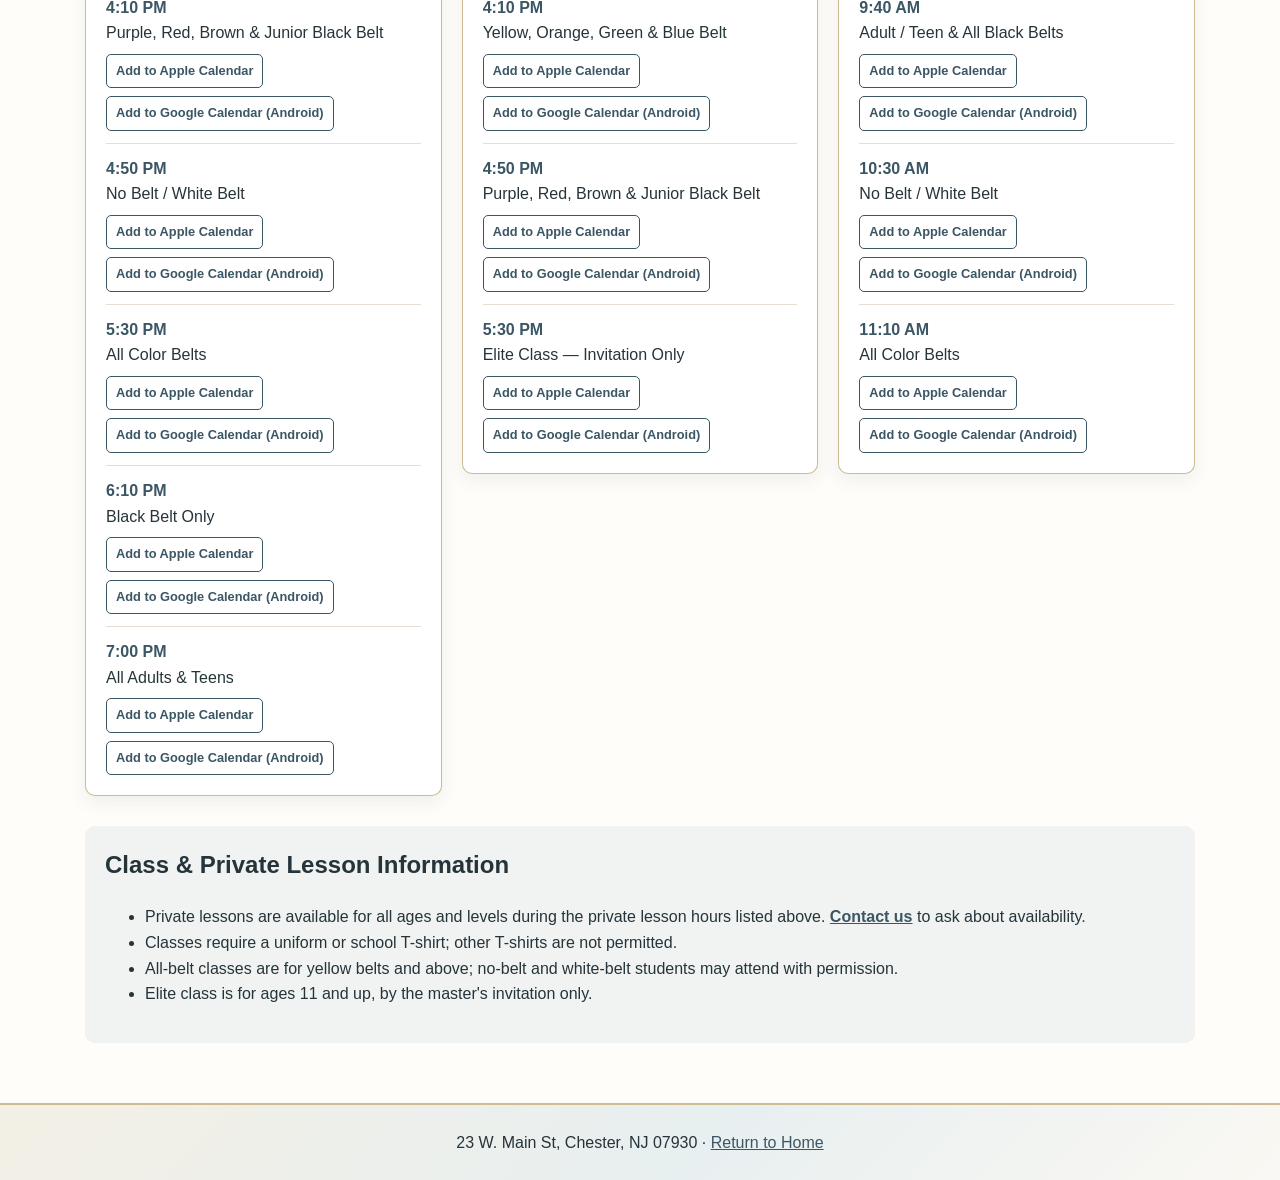
==== commit 088f829b: "Brighten luxury color theme Co-authored-by: Copilot <223556219+Copilot@users.noreply.github.com>" ====
--- a/schedule.html
+++ b/schedule.html
@@ -7,8 +7,9 @@
     <style>
         * { box-sizing: border-box; }
         body { margin: 0; font-family: 'Segoe UI', Tahoma, Geneva, Verdana, sans-serif; line-height: 1.6; color: var(--text); background: var(--page-bg); }
-        header { padding: 24px 20px; color: white; text-align: center; background: linear-gradient(135deg, var(--navy), var(--navy-mid)); border-bottom: 3px solid var(--gold); }
-        header a { color: var(--gold); font-weight: 700; }
+        header { padding: 24px 20px; color: var(--navy); text-align: center; background: var(--navy-shine); border-bottom: 2px solid var(--border-accent); }
+        header a { color: var(--royal-blue); font-weight: 700; }
+        header h1 { color: var(--navy); }
         h1 { margin: 12px 0 0; }
         main { max-width: 1150px; padding: 35px 20px 60px; margin: auto; }
         .intro { max-width: 800px; margin: 0 auto 30px; text-align: center; }
@@ -18,8 +19,8 @@
         .day ul { list-style: none; margin: 0; padding: 0; }
         .day li { border-top: 1px solid var(--border); padding: 12px 0; }
         .day li:last-child { padding-bottom: 0; }
-        .day li.private { background: #fef3c7; border: 2px solid #f59e0b; border-radius: 8px; padding: 10px 12px; margin: 8px 0; }
-        .day li.private .time { color: #92400e; }
+        .day li.private { background: var(--gold-light); border: 2px solid var(--gold); border-radius: 8px; padding: 10px 12px; margin: 8px 0; }
+        .day li.private .time { color: var(--gold-dark); }
         .time { display: block; font-weight: 700; color: var(--royal-blue); }
         .calendar-all { display: flex; flex-wrap: wrap; gap: 10px; margin-top: 12px; }
         .calendar-all a { display: inline-block; padding: 10px 16px; border-radius: 6px; color: white; background: var(--royal-blue); font-weight: 700; text-decoration: none; }
@@ -30,8 +31,8 @@
         .notes { margin-top: 30px; padding: 20px; background: var(--light-accent); border-radius: 10px; }
         .notes h2 { margin-top: 0; }
         .notes a { color: var(--royal-blue); font-weight: 700; }
-        footer { padding: 25px 20px; text-align: center; color: var(--light); background: var(--navy); }
-        footer a { color: var(--gold); }
+        footer { padding: 25px 20px; text-align: center; color: var(--text); background: var(--navy-shine); border-top: 2px solid var(--border-accent); }
+        footer a { color: var(--royal-blue); }
     </style>
     <link rel="stylesheet" href="theme.css">
 </head>
--- a/theme.css
+++ b/theme.css
@@ -1,28 +1,29 @@
 :root {
-    --primary: #ad2937;
-    --primary-dark: #861e2a;
-    --primary-rgb: 173, 41, 55;
-    --secondary: #294d60;
-    --secondary-rgb: 41, 77, 96;
-    --royal-blue: #1e3c50;
-    --royal-blue-rgb: 30, 60, 80;
-    --gold: #c8a96b;
-    --gold-rgb: 200, 169, 107;
-    --gold-light: #e9d8a6;
-    --gold-dark: #a98548;
-    --navy: #142332;
-    --navy-rgb: 20, 35, 50;
-    --navy-mid: #203e50;
-    --navy-mid-rgb: 32, 62, 80;
-    --navy-deep: #172d3a;
-    --navy-shine: linear-gradient(135deg, #142332 0%, #203e50 55%, #172d3a 100%);
-    --card-shine: linear-gradient(145deg, #ffffff 0%, #f7f6f1 100%);
-    --dark: #142332;
-    --light: #f7f6f1;
-    --page-bg: #f7f6f1;
-    --light-accent: #f2eee3;
-    --text: #26313a;
-    --muted: #53616a;
-    --border: #e2dac6;
-    --border-accent: #d7c79f;
+    --primary: #9b2d3a;
+    --primary-dark: #7d2230;
+    --primary-rgb: 155, 45, 58;
+    --secondary: #5c7781;
+    --secondary-rgb: 92, 119, 129;
+    --royal-blue: #3b5664;
+    --royal-blue-rgb: 59, 86, 100;
+    --gold: #8d6d39;
+    --gold-rgb: 141, 109, 57;
+    --gold-light: #f2e6c7;
+    --gold-dark: #72572f;
+    --navy: #243c49;
+    --navy-rgb: 36, 60, 73;
+    --navy-mid: #48616d;
+    --navy-mid-rgb: 72, 97, 109;
+    --navy-deep: #314954;
+    --navy-shine: linear-gradient(135deg, #f3efe5 0%, #e8eff0 55%, #faf8f3 100%);
+    --hero-shine: linear-gradient(120deg, #f3eee2 0%, #e6eff1 52%, #faf9f5 100%);
+    --card-shine: linear-gradient(145deg, #ffffff 0%, #fcfaf6 100%);
+    --dark: #243c49;
+    --light: #fcfaf6;
+    --page-bg: #fffdf9;
+    --light-accent: #f0f3f2;
+    --text: #26343a;
+    --muted: #58666c;
+    --border: #e6dfd0;
+    --border-accent: #cdbb92;
 }
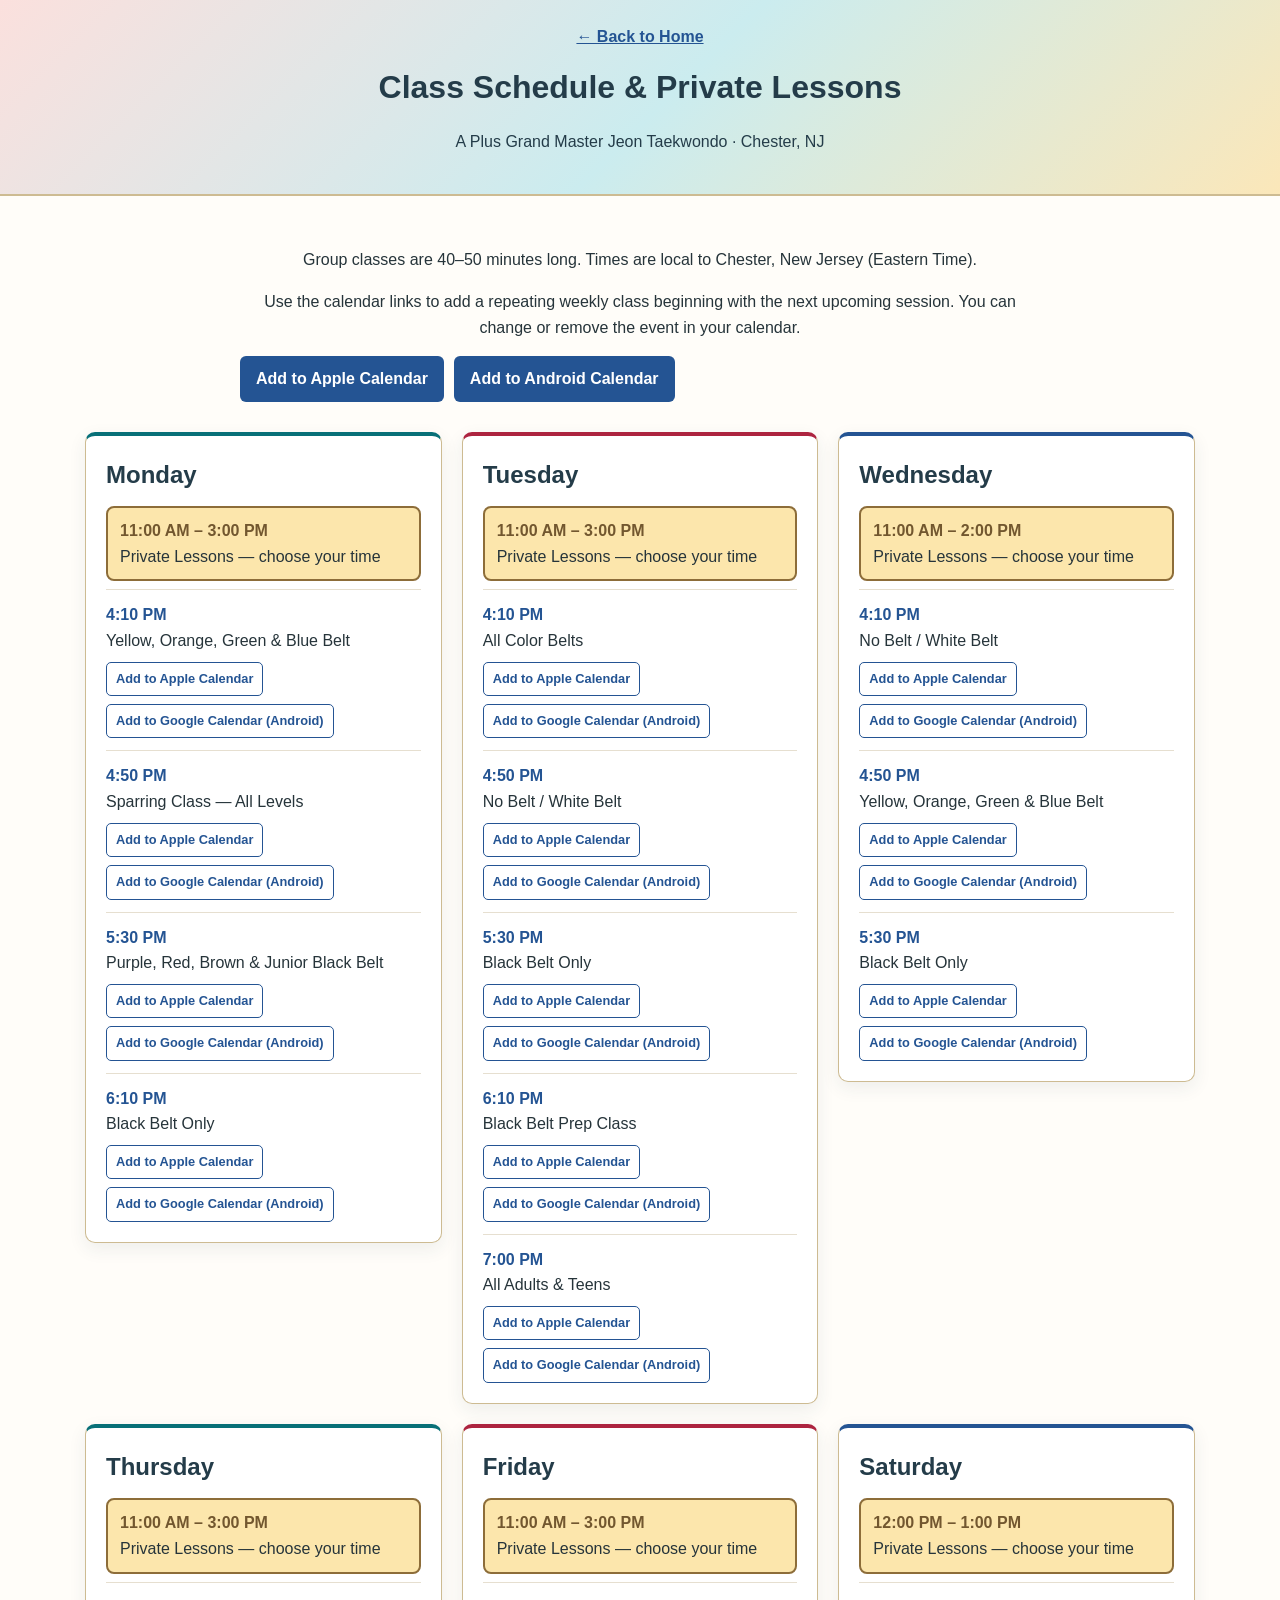
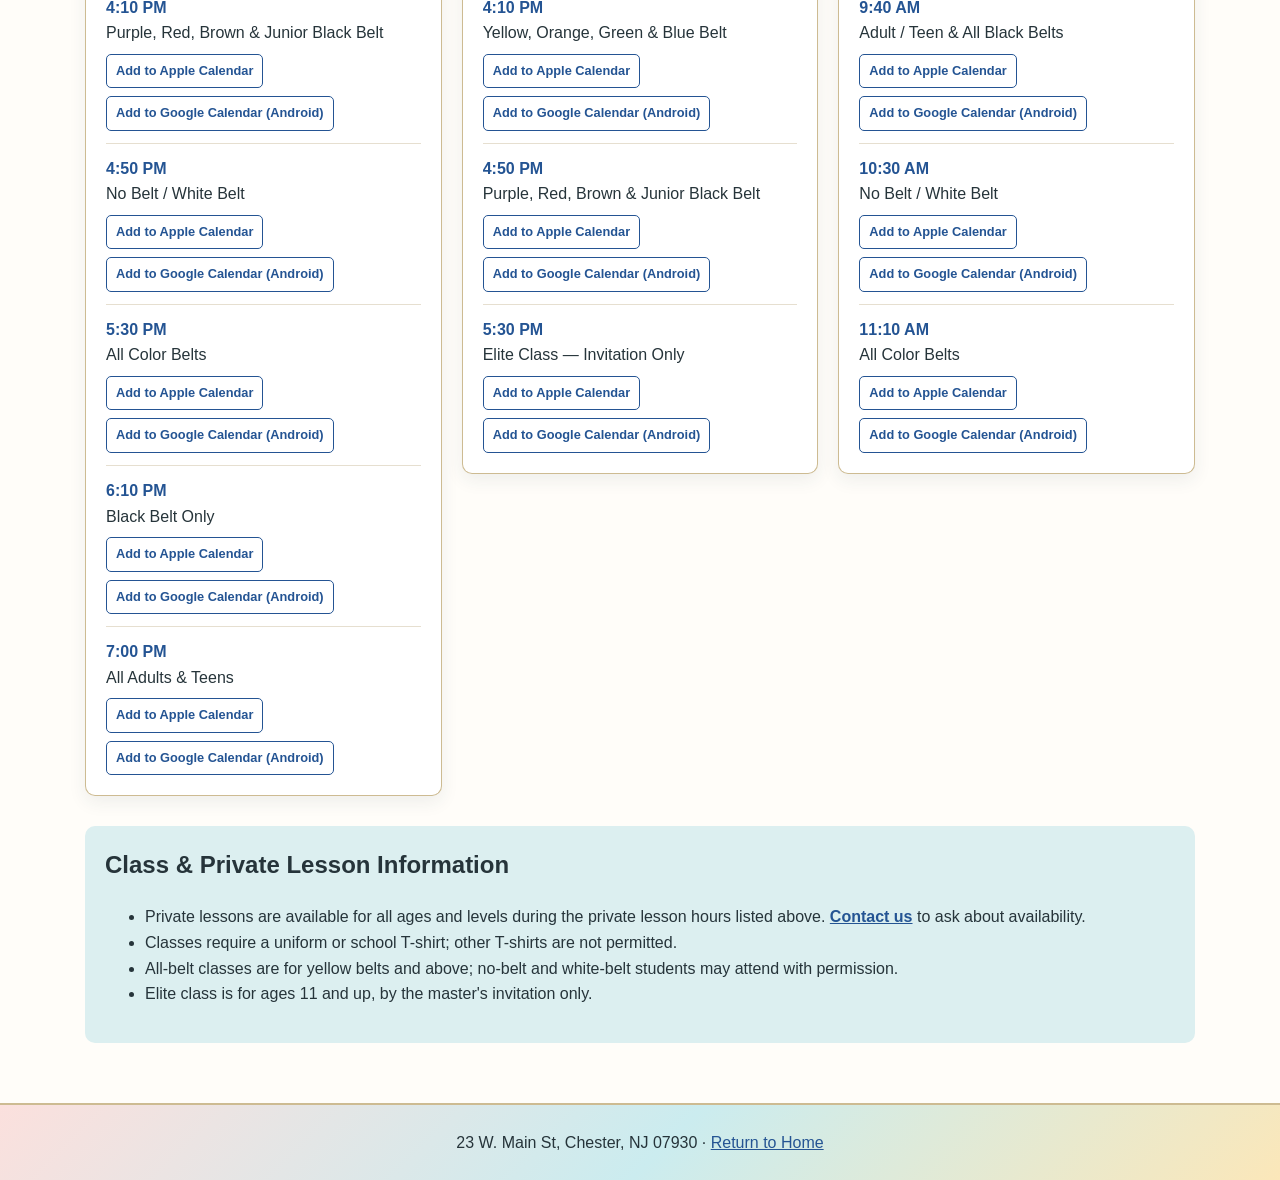
==== commit 628c9a59: "Make site colors more vibrant Co-authored-by: Copilot <223556219+Copilot@users.noreply.github.com>" ====
--- a/schedule.html
+++ b/schedule.html
@@ -15,6 +15,8 @@
         .intro { max-width: 800px; margin: 0 auto 30px; text-align: center; }
         .schedule-grid { display: grid; grid-template-columns: repeat(auto-fit, minmax(min(100%, 300px), 1fr)); gap: 20px; align-items: start; }
         .day { background: white; border: 1px solid var(--border-accent); border-top: 4px solid var(--secondary); border-radius: 10px; padding: 20px; box-shadow: 0 6px 18px rgba(var(--navy-rgb), 0.08); }
+        .day:nth-child(3n+2) { border-top-color: var(--primary); }
+        .day:nth-child(3n) { border-top-color: var(--royal-blue); }
         .day h2 { margin: 0 0 12px; color: var(--navy); }
         .day ul { list-style: none; margin: 0; padding: 0; }
         .day li { border-top: 1px solid var(--border); padding: 12px 0; }
--- a/theme.css
+++ b/theme.css
@@ -1,27 +1,28 @@
 :root {
-    --primary: #9b2d3a;
-    --primary-dark: #7d2230;
-    --primary-rgb: 155, 45, 58;
-    --secondary: #5c7781;
-    --secondary-rgb: 92, 119, 129;
-    --royal-blue: #3b5664;
-    --royal-blue-rgb: 59, 86, 100;
+    --primary: #ad2440;
+    --primary-dark: #831b32;
+    --primary-rgb: 173, 36, 64;
+    --secondary: #087078;
+    --secondary-rgb: 8, 112, 120;
+    --royal-blue: #245493;
+    --royal-blue-rgb: 36, 84, 147;
     --gold: #8d6d39;
     --gold-rgb: 141, 109, 57;
-    --gold-light: #f2e6c7;
+    --gold-light: #fce6ac;
     --gold-dark: #72572f;
+    --gold-shine: linear-gradient(135deg, #f8d678, #fbe8b6);
     --navy: #243c49;
     --navy-rgb: 36, 60, 73;
     --navy-mid: #48616d;
     --navy-mid-rgb: 72, 97, 109;
     --navy-deep: #314954;
-    --navy-shine: linear-gradient(135deg, #f3efe5 0%, #e8eff0 55%, #faf8f3 100%);
-    --hero-shine: linear-gradient(120deg, #f3eee2 0%, #e6eff1 52%, #faf9f5 100%);
-    --card-shine: linear-gradient(145deg, #ffffff 0%, #fcfaf6 100%);
+    --navy-shine: linear-gradient(135deg, #fbe0dd 0%, #cbecef 52%, #fbe7b9 100%);
+    --hero-shine: linear-gradient(120deg, #fbd8d2 0%, #d2edf2 50%, #fbe3aa 100%);
+    --card-shine: linear-gradient(145deg, #ffffff 0%, #fdf7f0 65%, #fae7e4 100%);
     --dark: #243c49;
     --light: #fcfaf6;
     --page-bg: #fffdf9;
-    --light-accent: #f0f3f2;
+    --light-accent: #dceff0;
     --text: #26343a;
     --muted: #58666c;
     --border: #e6dfd0;
